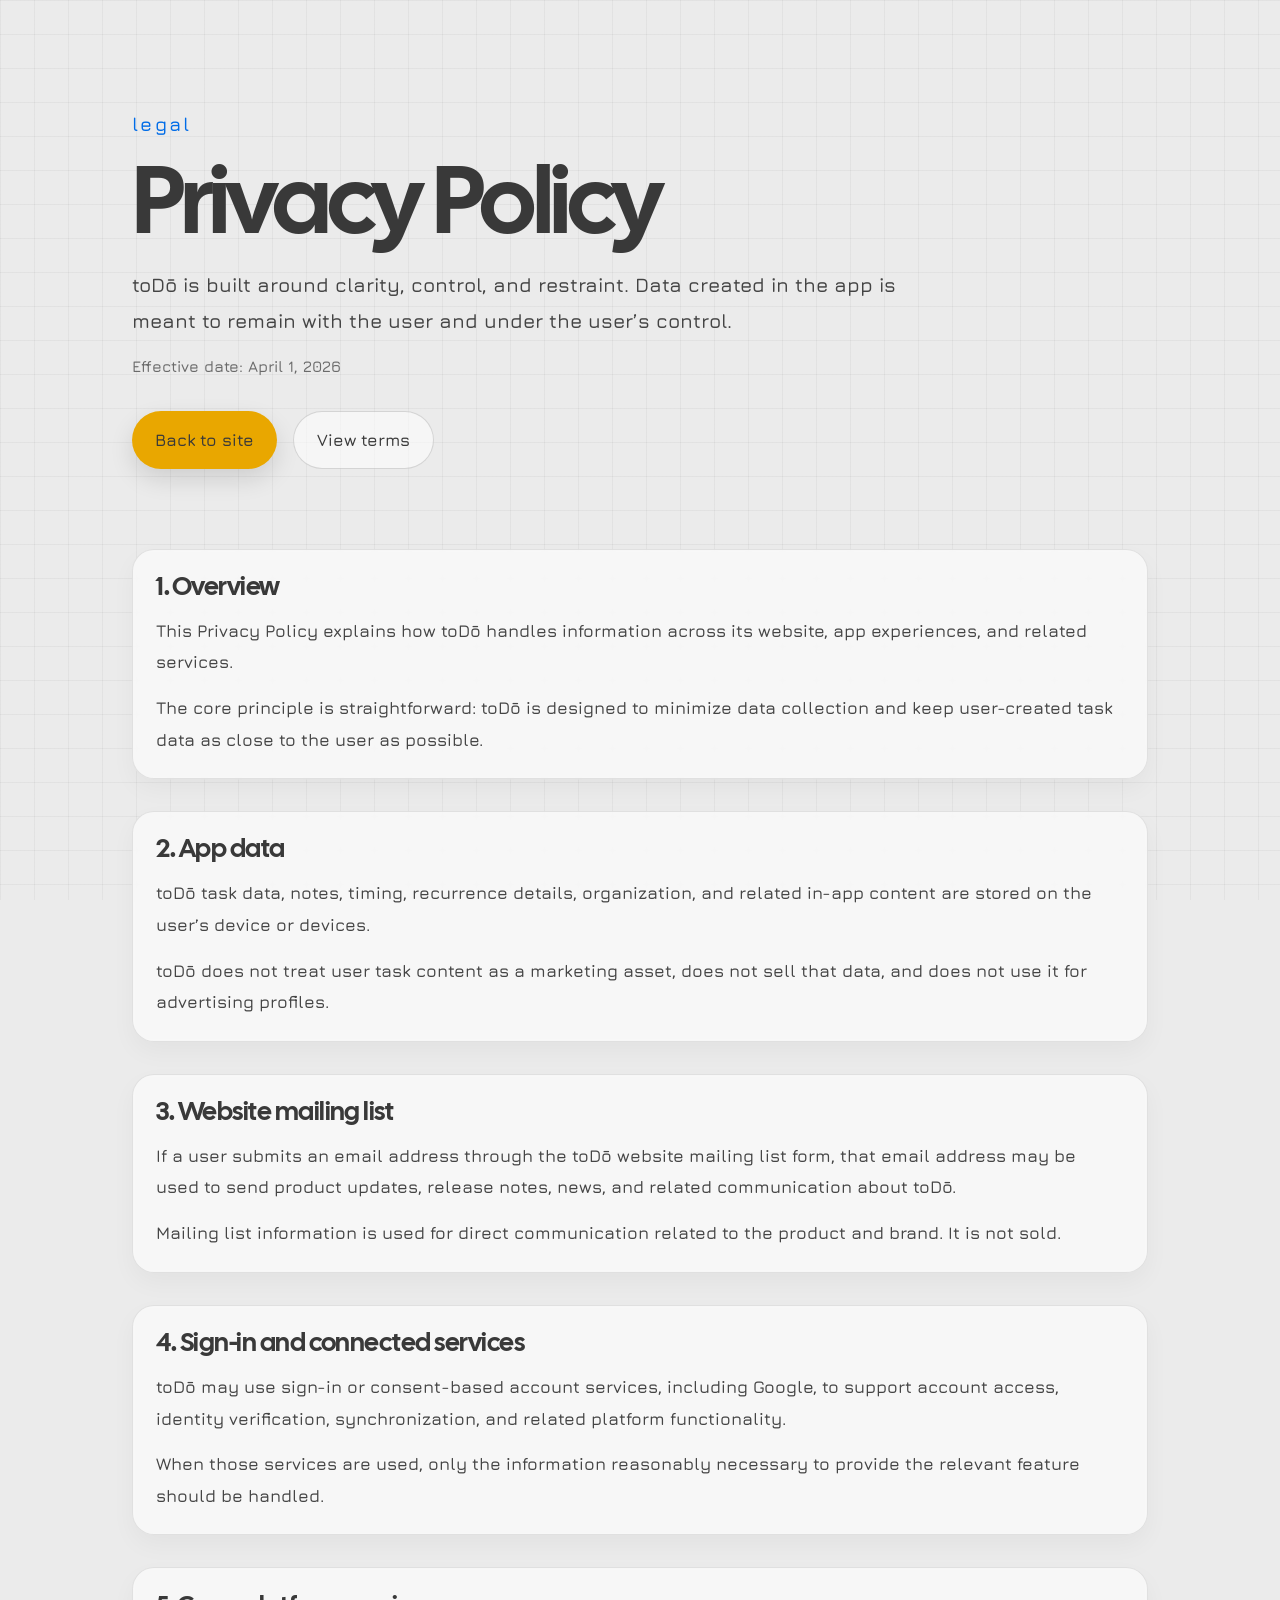
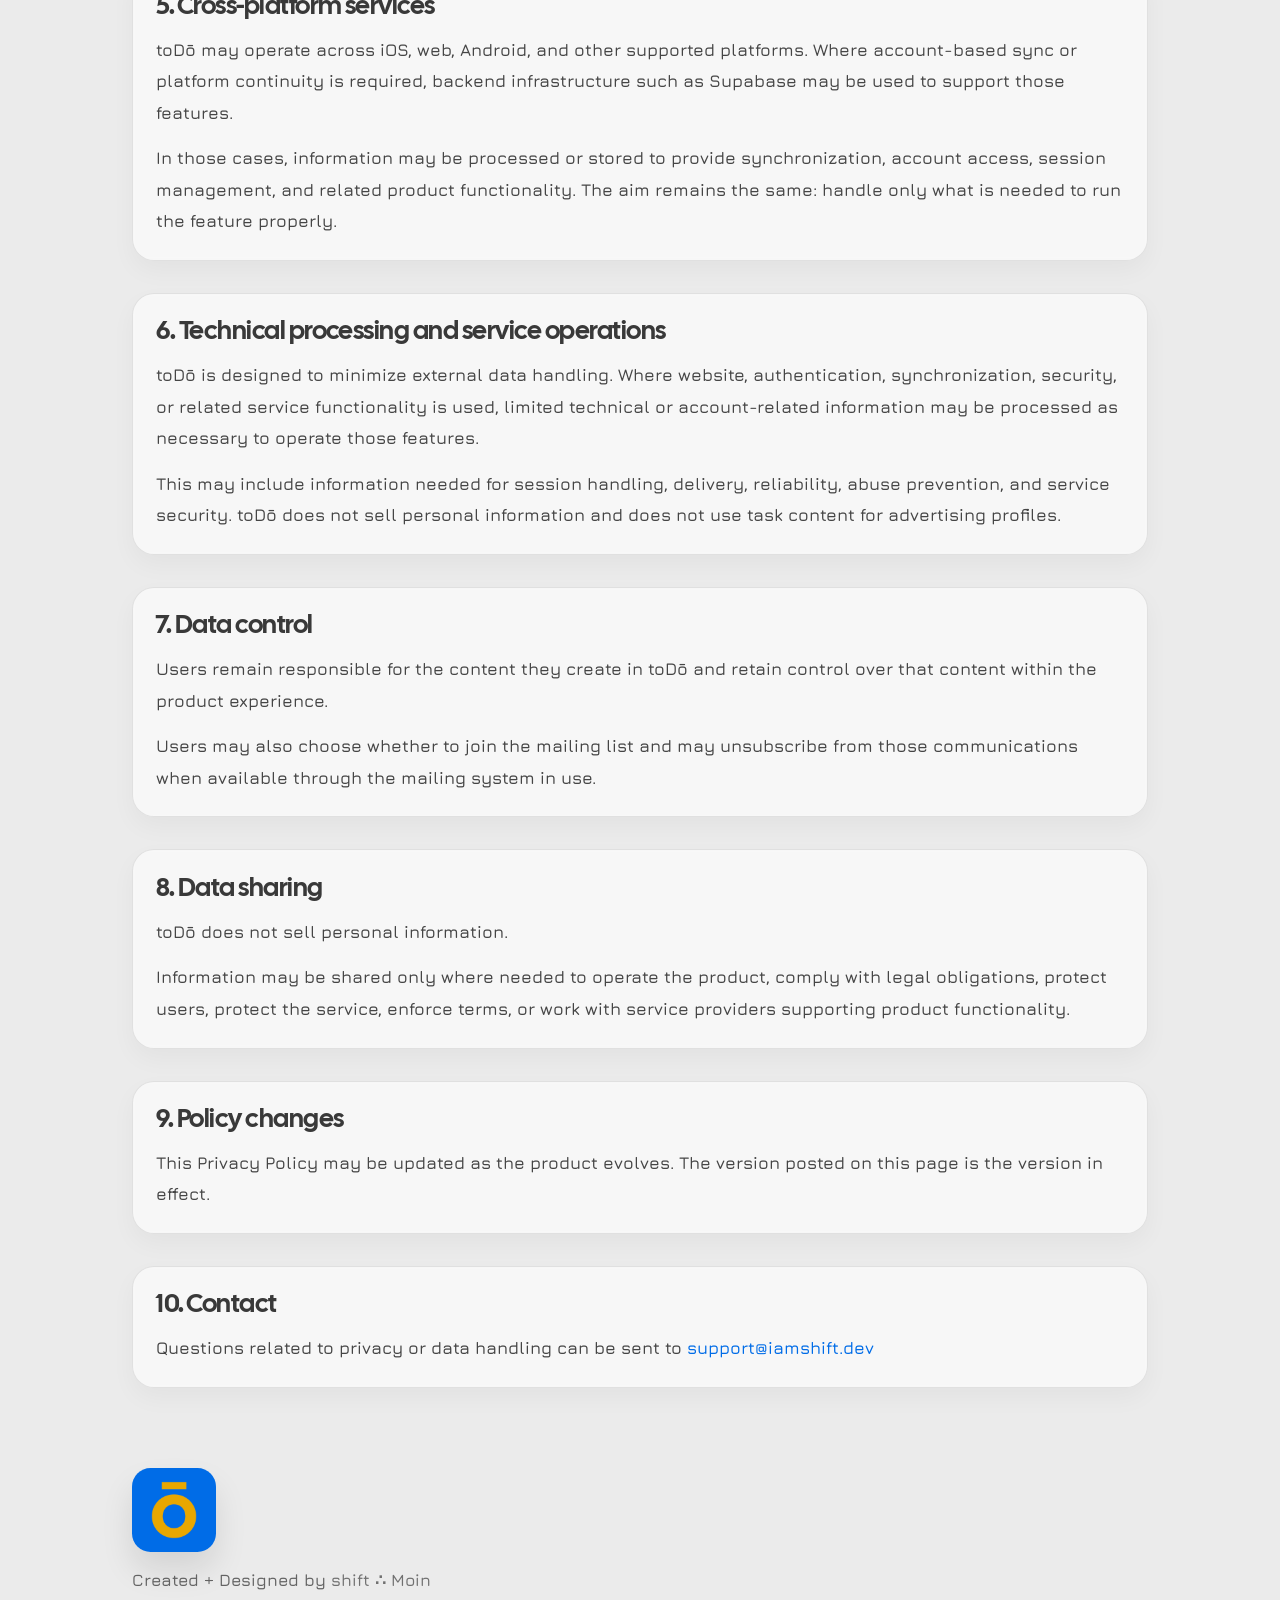
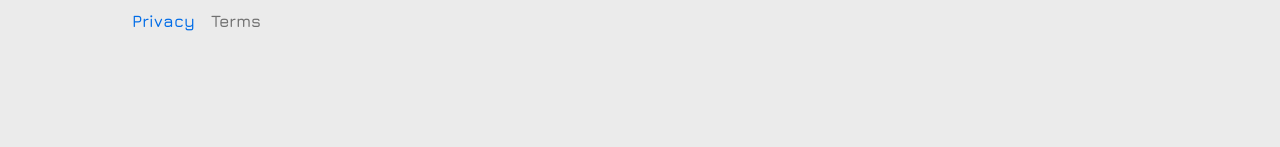
==== legal/privacy.html @ 5cdb777a "Add Privacy + Terms pages, aligned to ToDo system and structure Introduces two new public-facing leg" ====
<!DOCTYPE html>
<html lang="en">
<head>
  <meta charset="UTF-8" />
  <meta name="viewport" content="width=device-width, initial-scale=1.0" />
  <meta name="robots" content="index, follow">
  <title>toDō — Privacy Policy</title>
  <meta
    name="description"
    content="Privacy Policy for toDō."
  />

  <link rel="preconnect" href="https://fonts.googleapis.com" />
  <link rel="preconnect" href="https://fonts.gstatic.com" crossorigin />
  <link
    href="https://fonts.googleapis.com/css2?family=Jura:wght@400;500;600;700&family=Cal+Sans&display=swap"
    rel="stylesheet"
  />
  <link rel="icon" href="/assets/todo.png" />
  <link rel="stylesheet" href="../styles/legal.css" />
</head>
<body>
  <div class="wallpaper" aria-hidden="true"></div>

  <main class="legal-page">
    <section class="legal-hero">
      <p class="legal-kicker">legal</p>
      <h1 class="legal-title">Privacy Policy</h1>
      <p class="legal-intro">
        toDō is built around clarity, control, and restraint. Data created in the app
        is meant to remain with the user and under the user’s control.
      </p>
      <p class="legal-meta">Effective date: April 1, 2026</p>

      <div class="legal-actions">
        <a class="primary-cta" href="../index.html">Back to site</a>
        <a class="secondary-cta" href="terms.html">View terms</a>
      </div>
    </section>

    <section class="legal-card">
      <h2>1. Overview</h2>
      <p>
        This Privacy Policy explains how toDō handles information across its website,
        app experiences, and related services.
      </p>
      <p>
        The core principle is straightforward: toDō is designed to minimize data
        collection and keep user-created task data as close to the user as possible.
      </p>
    </section>

    <section class="legal-card">
      <h2>2. App data</h2>
      <p>
        toDō task data, notes, timing, recurrence details, organization, and related
        in-app content are stored on the user’s device or devices.
      </p>
      <p>
        toDō does not treat user task content as a marketing asset, does not sell that
        data, and does not use it for advertising profiles.
      </p>
    </section>

    <section class="legal-card">
      <h2>3. Website mailing list</h2>
      <p>
        If a user submits an email address through the toDō website mailing list form,
        that email address may be used to send product updates, release notes, news,
        and related communication about toDō.
      </p>
      <p>
        Mailing list information is used for direct communication related to the
        product and brand. It is not sold.
      </p>
    </section>

    <section class="legal-card">
      <h2>4. Sign-in and connected services</h2>
      <p>
        toDō may use sign-in or consent-based account services, including Google, to
        support account access, identity verification, synchronization, and related
        platform functionality.
      </p>
      <p>
        When those services are used, only the information reasonably necessary to
        provide the relevant feature should be handled.
      </p>
    </section>

    <section class="legal-card">
      <h2>5. Cross-platform services</h2>
      <p>
        toDō may operate across iOS, web, Android, and other supported platforms.
        Where account-based sync or platform continuity is required, backend
        infrastructure such as Supabase may be used to support those features.
      </p>
      <p>
        In those cases, information may be processed or stored to provide
        synchronization, account access, session management, and related product
        functionality. The aim remains the same: handle only what is needed to run the
        feature properly.
      </p>
    </section>

    <section class="legal-card">
      <h2>6. Technical processing and service operations</h2>
      <p>
        toDō is designed to minimize external data handling. Where website,
        authentication, synchronization, security, or related service functionality is
        used, limited technical or account-related information may be processed as
        necessary to operate those features.
      </p>
      <p>
        This may include information needed for session handling, delivery,
        reliability, abuse prevention, and service security. toDō does not sell
        personal information and does not use task content for advertising profiles.
      </p>
    </section>

    <section class="legal-card">
      <h2>7. Data control</h2>
      <p>
        Users remain responsible for the content they create in toDō and retain
        control over that content within the product experience.
      </p>
      <p>
        Users may also choose whether to join the mailing list and may unsubscribe from
        those communications when available through the mailing system in use.
      </p>
    </section>

    <section class="legal-card">
      <h2>8. Data sharing</h2>
      <p>
        toDō does not sell personal information.
      </p>
      <p>
        Information may be shared only where needed to operate the product, comply with
        legal obligations, protect users, protect the service, enforce terms, or work
        with service providers supporting product functionality.
      </p>
    </section>

    <section class="legal-card">
      <h2>9. Policy changes</h2>
      <p>
        This Privacy Policy may be updated as the product evolves. The version posted
        on this page is the version in effect.
      </p>
    </section>

    <section class="legal-card">
      <h2>10. Contact</h2>
      <p>
        Questions related to privacy or data handling can be sent to
        <a href="mailto:support@iamshift.dev?subject=ToDo%20Privacy%20Inquiry">
          support@iamshift.dev
        </a>
      </p>
    </section>

    <footer class="site-footer">
      <a class="site-footer-mark" href="../index.html" aria-label="Back to toDō home">
        <img
          class="footer-logo"
          src="../assets/todo.png"
          alt="toDō icon"
        />
      </a>

      <p class="site-footer-copy">
        Created + Designed by <a href="https://iamshift.dev" rel="noopener noreferrer">shift ∴ Moin</a>
      </p>

      <nav class="site-footer-links" aria-label="Legal links">
        <a href="privacy.html" aria-current="page">Privacy</a>
        <a href="terms.html">Terms</a>
      </nav>
    </footer>
  </main>
</body>
</html>
---- styles/legal.css ----
:root {
  --todo-yellow: #E9A700;
  --todo-blue: #006CE7;
  --todo-light: #EBEBEB;
  --todo-dark: #393939;
  --todo-green: #62C400;
  --white: #ffffff;
  --page-width: 1080px;
  --section-space: 2rem;
}

*,
*::before,
*::after {
  box-sizing: border-box;
  margin: 0;
  padding: 0;
}

html {
  min-height: 100%;
  width: 100%;
  scroll-behavior: smooth;
  background: var(--todo-light);
  font-family: "Jura", sans-serif;
}

body {
  min-height: 100vh;
  color: var(--todo-dark);
  font-family: "Jura", sans-serif;
  font-weight: 600;
}

.wallpaper {
  position: fixed;
  inset: 0;
  z-index: -1;
  background-color: var(--todo-light);
  background-image:
    linear-gradient(to right, rgba(57, 57, 57, 0.05) 1px, transparent 1px),
    linear-gradient(to bottom, rgba(57, 57, 57, 0.05) 1px, transparent 1px);
  background-size: 34px 34px;
}

.legal-page {
  width: 100%;
  max-width: var(--page-width);
  margin: 0 auto;
  padding: 3rem 2rem 6rem;
}

.legal-hero {
  min-height: 42vh;
  display: flex;
  flex-direction: column;
  justify-content: center;
  padding: 4rem 0 3rem;
}

.legal-kicker {
  font-family: "Jura", sans-serif;
  font-weight: 600;
  font-size: 1.2rem;
  letter-spacing: 0.12em;
  text-transform: lowercase;
  color: var(--todo-blue);
  margin-bottom: 1.25rem;
}

.legal-title {
  font-family: "Cal Sans", sans-serif;
  font-weight: 400;
  font-size: clamp(3.4rem, 8vw, 6rem);
  line-height: 0.94;
  letter-spacing: -0.04em;
  color: var(--todo-dark);
  margin-bottom: 1.35rem;
  max-width: 10ch;
}

.legal-intro {
  max-width: 48rem;
  font-size: 1.24rem;
  line-height: 1.82;
  color: rgba(57, 57, 57, 0.94);
}

.legal-actions {
  display: flex;
  flex-wrap: wrap;
  gap: 0.95rem;
  margin-top: 2rem;
}

.legal-meta {
  margin-top: 1rem;
  font-size: 0.98rem;
  line-height: 1.5;
  color: rgba(57, 57, 57, 0.72);
}

.primary-cta,
.secondary-cta {
  display: inline-flex;
  align-items: center;
  justify-content: center;
  min-height: 58px;
  padding: 1rem 1.45rem;
  border-radius: 999px;
  font-family: "Jura", sans-serif;
  font-weight: 600;
  font-size: 1.06rem;
  text-decoration: none;
  transition:
    transform 0.2s ease,
    box-shadow 0.2s ease,
    background-color 0.2s ease,
    color 0.2s ease,
    border-color 0.2s ease;
}

.primary-cta {
  background: var(--todo-yellow);
  color: var(--todo-dark);
  box-shadow: 0 10px 24px rgba(0, 0, 0, 0.12);
}

.secondary-cta {
  border: 1px solid rgba(57, 57, 57, 0.18);
  color: var(--todo-dark);
  background: rgba(255, 255, 255, 0.55);
}

.primary-cta:hover,
.secondary-cta:hover {
  transform: translateY(-2px);
}

.primary-cta:focus-visible,
.secondary-cta:focus-visible,
.legal-card a:focus-visible,
.site-footer-copy a:focus-visible,
.site-footer-links a:focus-visible,
.site-footer-mark:focus-visible {
  outline: 2px solid var(--todo-blue);
  outline-offset: 4px;
}

.legal-card {
  margin-top: var(--section-space);
  padding: 1.45rem;
  border-radius: 22px;
  border: 1px solid rgba(57, 57, 57, 0.12);
  background: rgba(255, 255, 255, 0.62);
  box-shadow: 0 10px 24px rgba(0, 0, 0, 0.04);
  backdrop-filter: blur(2px);
}

.legal-card h2 {
  font-family: "Cal Sans", sans-serif;
  font-weight: 400;
  font-size: 1.6rem;
  line-height: 1.05;
  letter-spacing: -0.02em;
  color: var(--todo-dark);
  margin-bottom: 0.95rem;
}

.legal-card a {
  color: var(--todo-blue);
  text-decoration: none;
  position: relative;
  transition: opacity 0.2s ease;
}

.legal-card a::after {
  content: "";
  position: absolute;
  left: 0;
  bottom: -0.08rem;
  width: 100%;
  height: 1px;
  background: currentColor;
  transform: scaleX(0);
  transform-origin: left center;
  transition: transform 0.25s ease;
}

.legal-card a:hover {
  opacity: 0.85;
}

.legal-card a:hover::after,
.legal-card a:focus-visible::after,
.site-footer-copy a:hover::after,
.site-footer-copy a:focus-visible::after,
.site-footer-links a:hover::after,
.site-footer-links a:focus-visible::after {
  transform: scaleX(1);
}

.legal-card p {
  font-size: 1.08rem;
  line-height: 1.82;
  color: rgba(57, 57, 57, 0.94);
}

.legal-card p + p {
  margin-top: 0.9rem;
}

.site-footer {
  display: flex;
  flex-direction: column;
  align-items: flex-start;
  gap: 1rem;
  padding-top: 5rem;
  padding-bottom: 1rem;
}

.site-footer-mark {
  display: inline-block;
  width: 84px;
  transition: transform 0.2s ease, opacity 0.2s ease;
}

.site-footer-mark:hover {
  transform: translateY(-2px);
  opacity: 0.92;
}

.footer-logo {
  width: 100%;
  height: auto;
  display: block;
  border-radius: 22%;
  box-shadow: 0 18px 32px rgba(0, 0, 0, 0.1);
}

.site-footer-copy,
.site-footer-links {
  font-family: "Jura", sans-serif;
  font-weight: 600;
  font-size: 1.05rem;
  line-height: 1.5;
  color: rgba(57, 57, 57, 0.76);
}

.site-footer-copy a,
.site-footer-links a {
  position: relative;
  color: inherit;
  text-decoration: none;
  padding-bottom: 0.08rem;
  opacity: 0.9;
  transition: opacity 0.2s ease, color 0.2s ease;
}

.site-footer-copy a::after,
.site-footer-links a::after {
  content: "";
  position: absolute;
  left: 0;
  bottom: -0.08rem;
  width: 100%;
  height: 1px;
  background: currentColor;
  transform: scaleX(0);
  transform-origin: left center;
  transition: transform 0.25s ease;
}

.site-footer-copy a:hover,
.site-footer-links a:hover,
.site-footer-copy a:focus-visible,
.site-footer-links a:focus-visible {
  opacity: 1;
  color: var(--todo-blue);
}

.site-footer-links {
  display: flex;
  flex-wrap: wrap;
  gap: 1rem;
}

.site-footer-links a[aria-current="page"] {
  color: var(--todo-blue);
  opacity: 1;
  pointer-events: none;
  cursor: default;
}

:focus-visible {
  outline: 2px solid var(--todo-blue);
  outline-offset: 2px;
}

@media (max-width: 640px) {
  .legal-page {
    padding: 1.25rem 1.25rem 4rem;
  }

  .legal-hero {
    min-height: auto;
    padding: 6rem 0 2rem;
  }

  .legal-intro,
  .legal-card p {
    font-size: 1.08rem;
  }

  .primary-cta,
  .secondary-cta {
    width: 100%;
  }

  .site-footer {
    padding-top: 4rem;
  }

  .site-footer-mark {
    width: 72px;
  }

  .site-footer-copy,
  .site-footer-links {
    font-size: 0.98rem;
  }
}
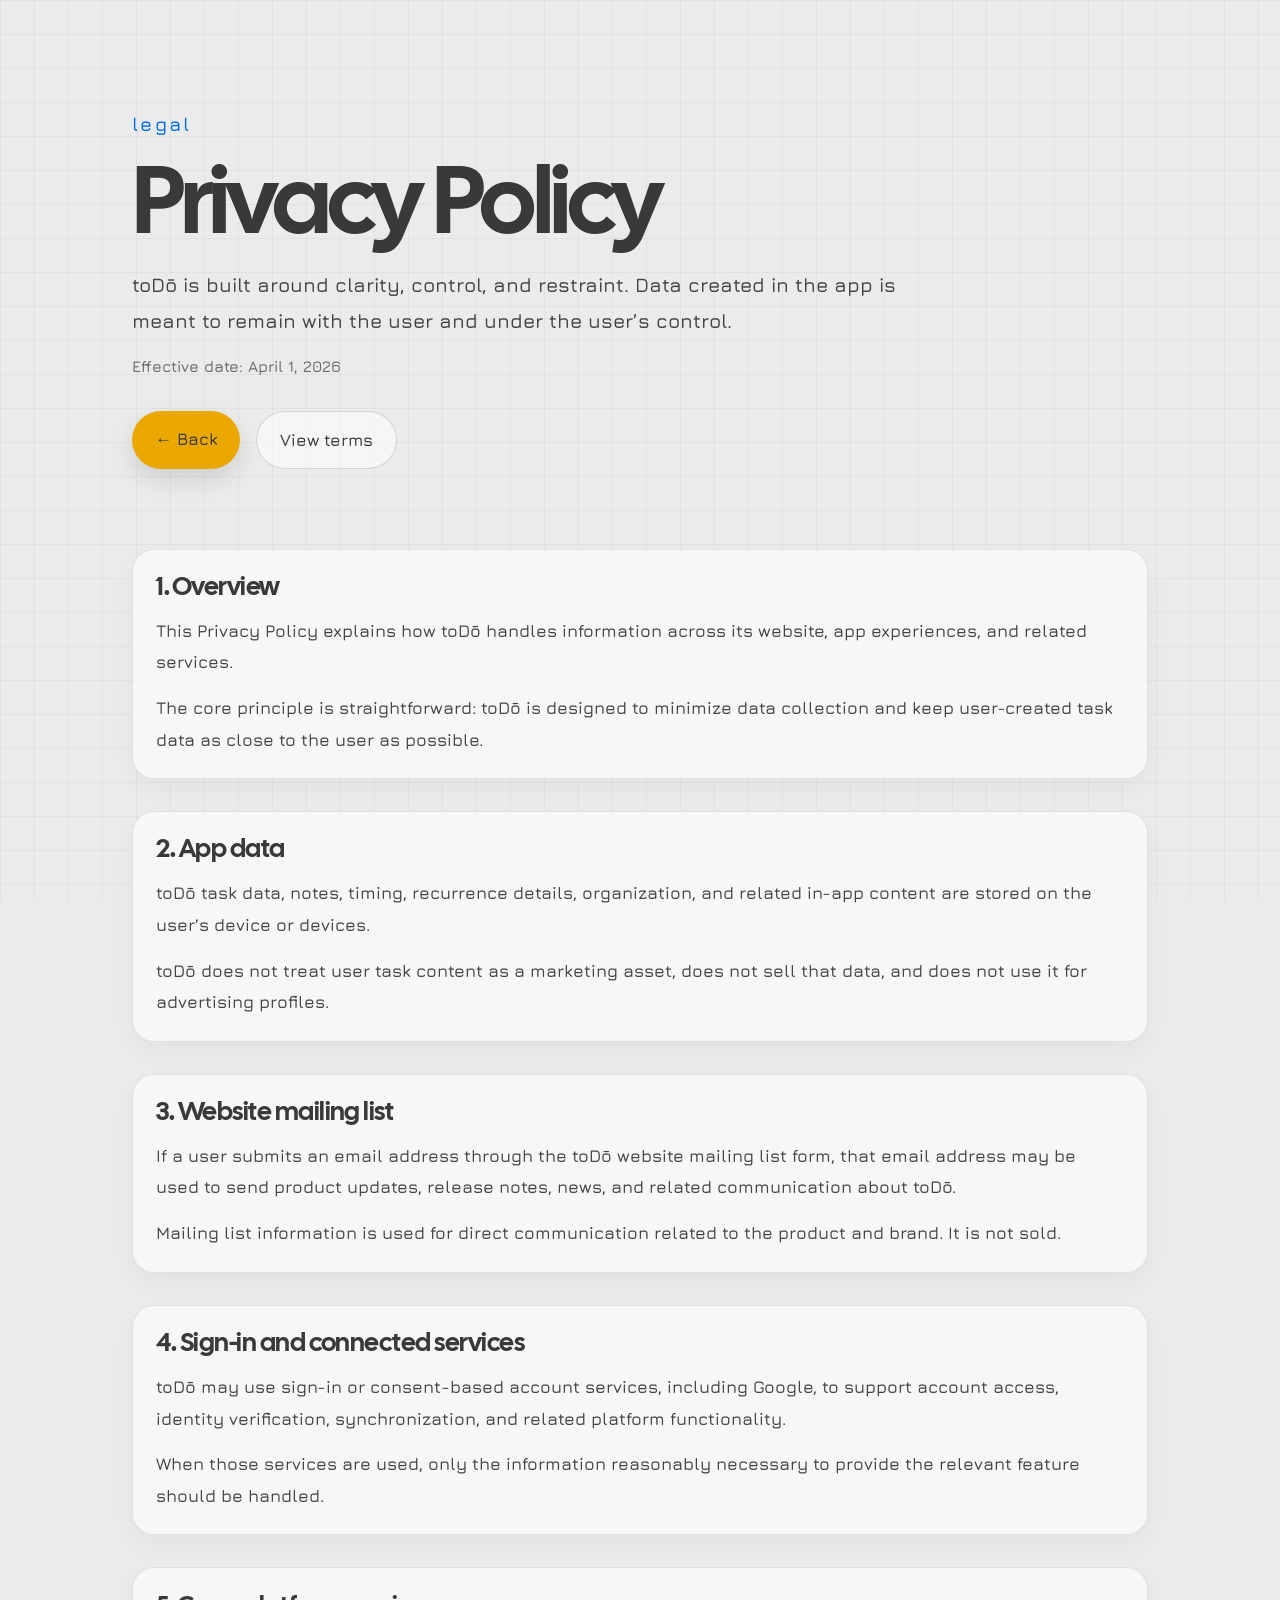
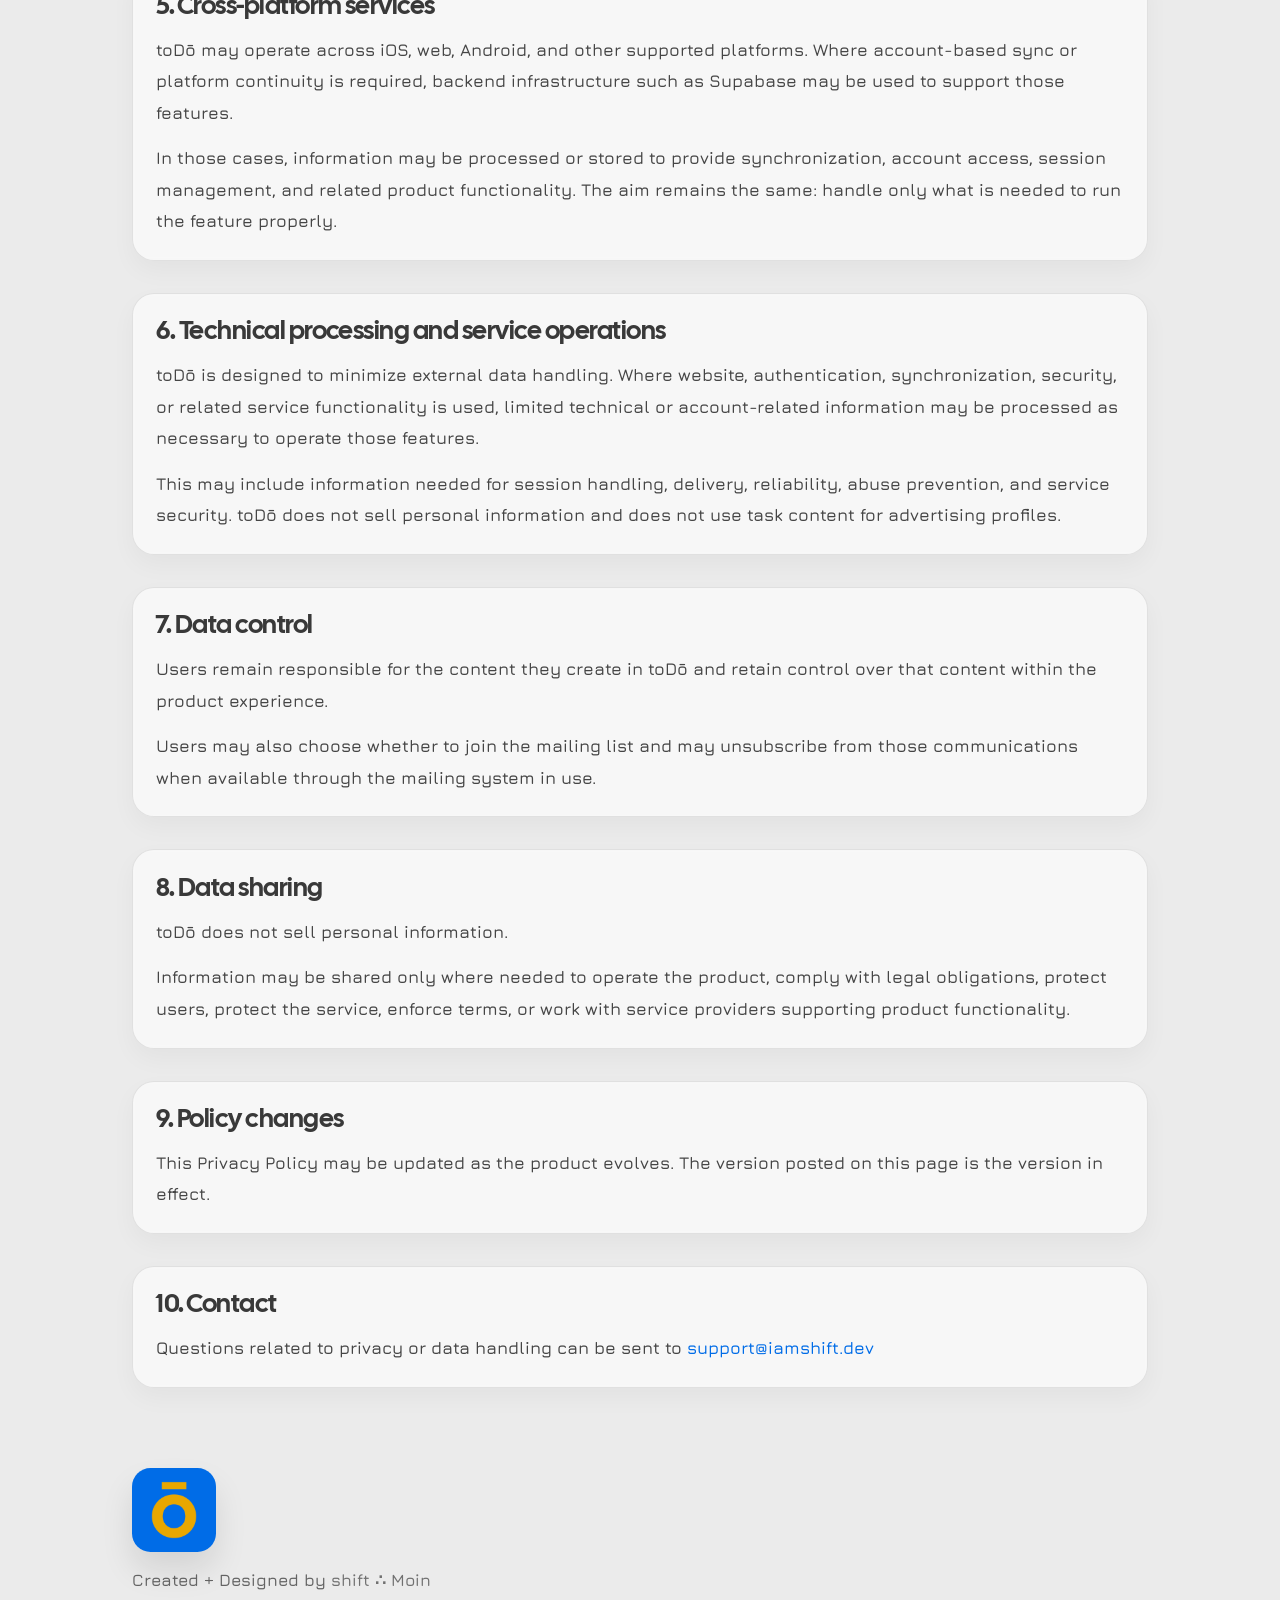
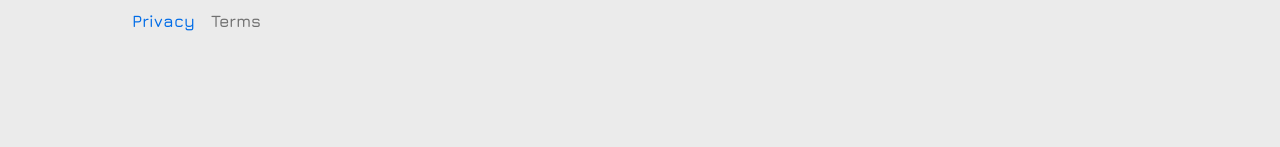
==== commit 256a5736: "Minor tweaks to fix links and UI" ====
--- a/legal/privacy.html
+++ b/legal/privacy.html
@@ -33,7 +33,7 @@
       <p class="legal-meta">Effective date: April 1, 2026</p>
 
       <div class="legal-actions">
-        <a class="primary-cta" href="../index.html">Back to site</a>
+        <a class="primary-cta" href="../index.html">← Back</a>
         <a class="secondary-cta" href="terms.html">View terms</a>
       </div>
     </section>
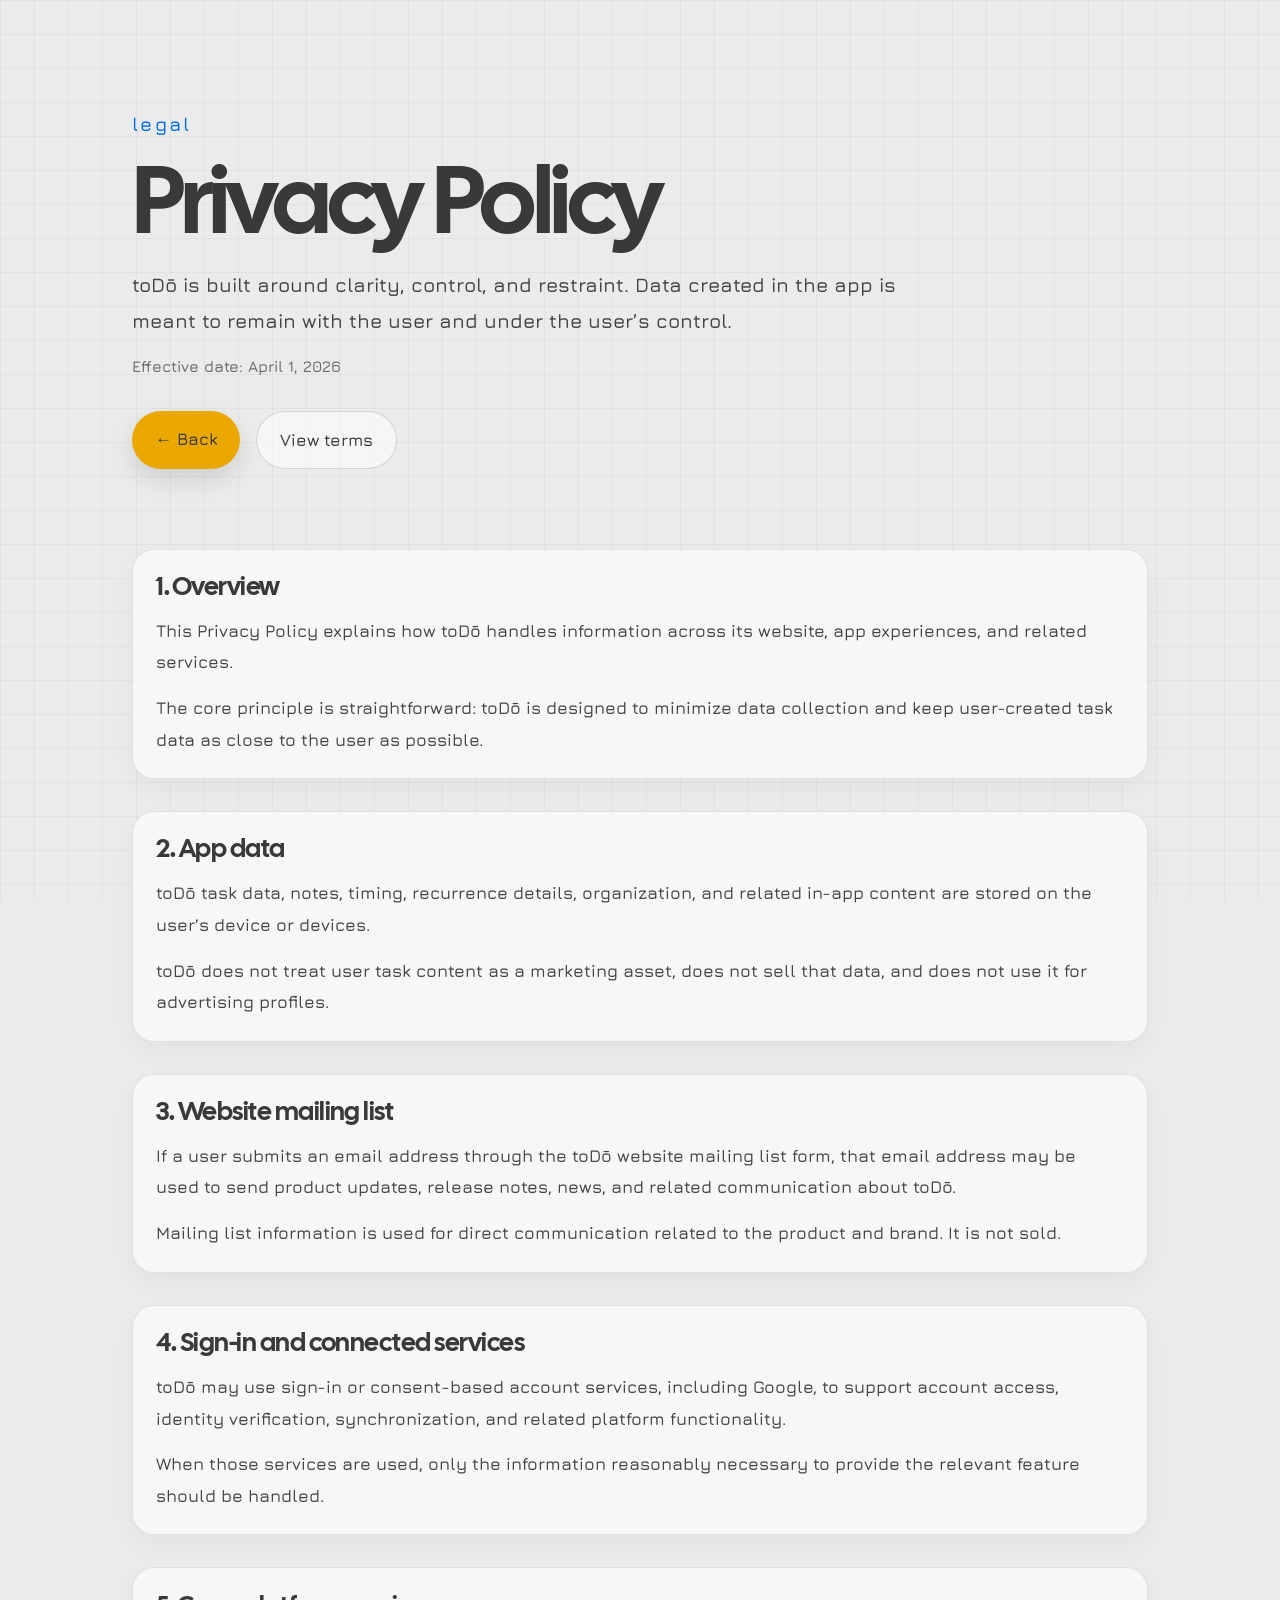
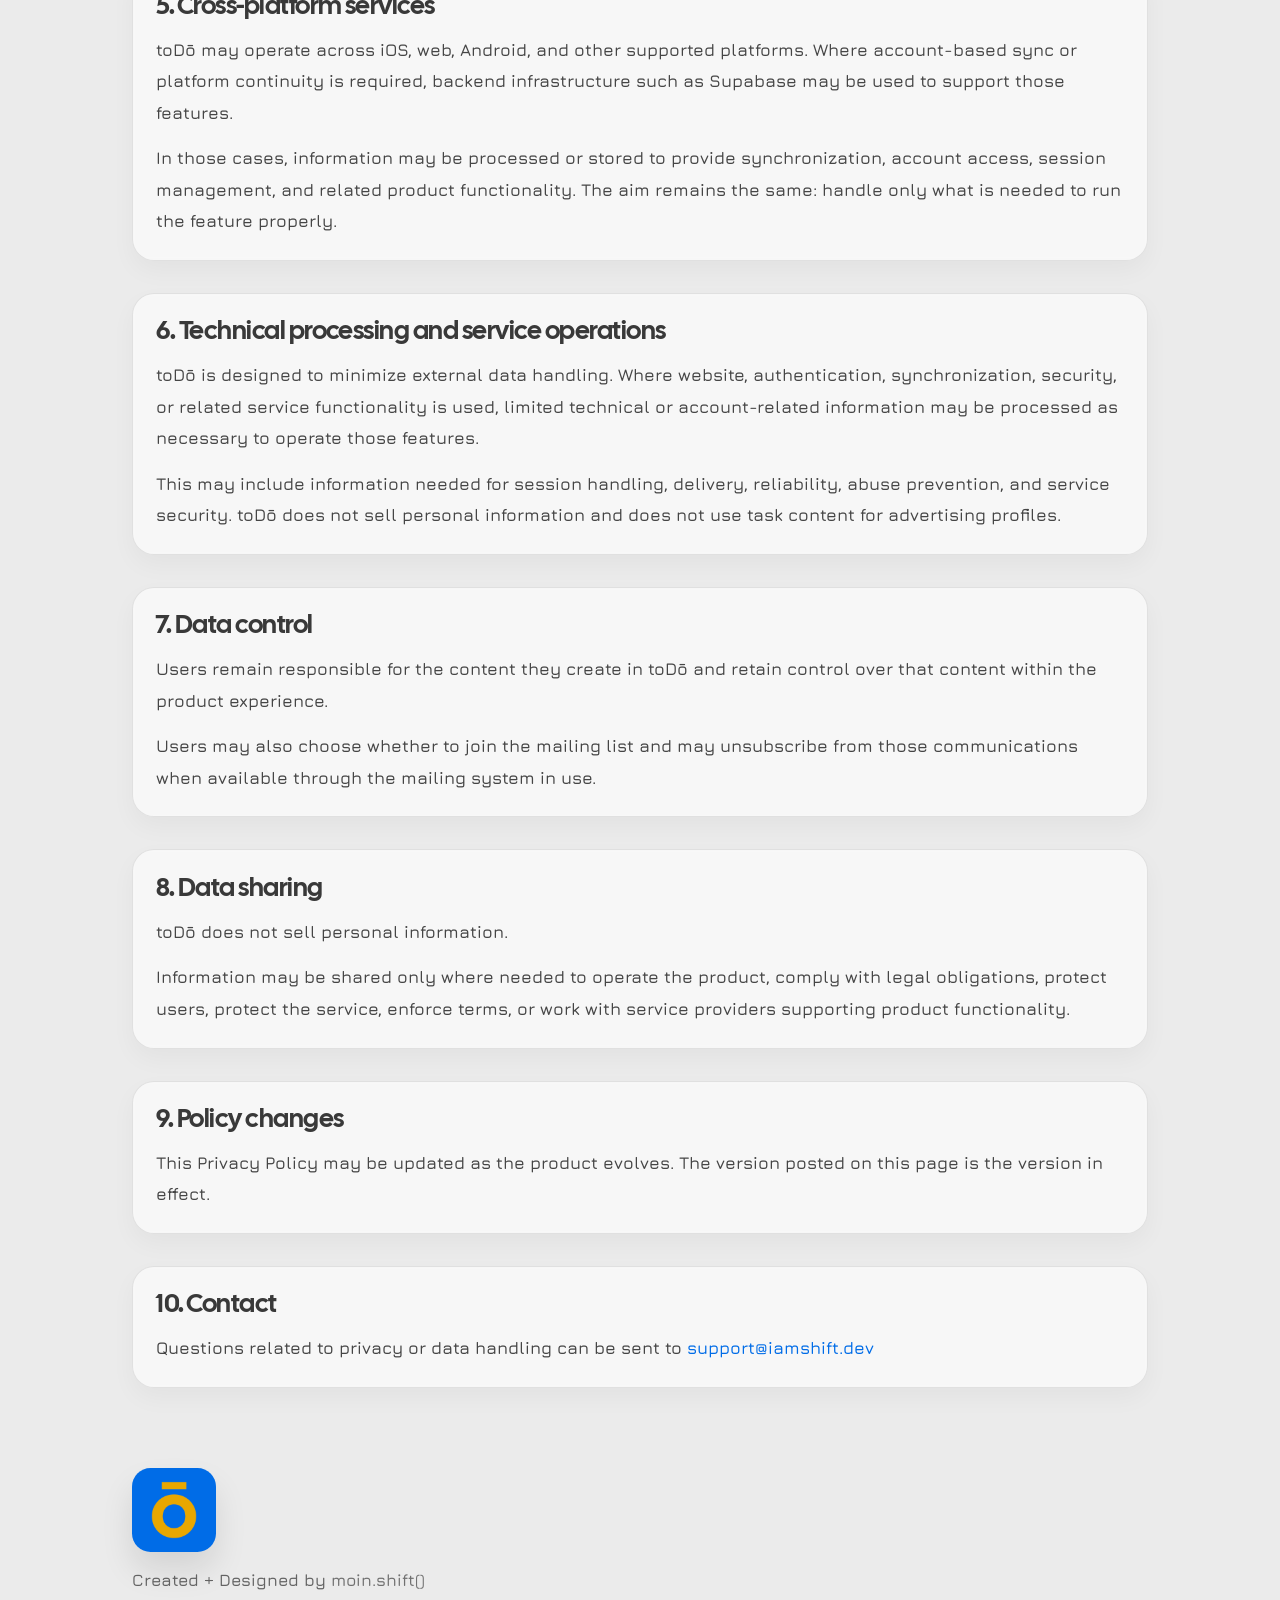
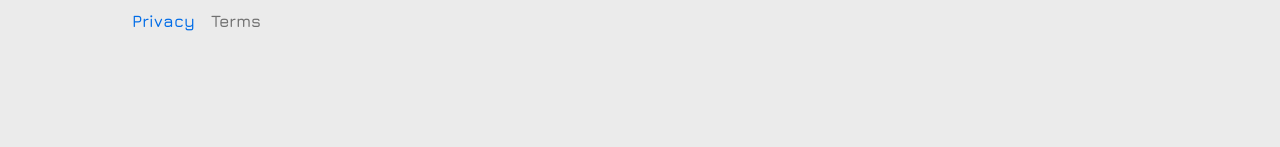
==== commit c321eda4: "Update footer text in privacy.html" ====
--- a/legal/privacy.html
+++ b/legal/privacy.html
@@ -170,7 +170,7 @@
       </a>
 
       <p class="site-footer-copy">
-        Created + Designed by <a href="https://iamshift.dev" rel="noopener noreferrer">shift ∴ Moin</a>
+        Created + Designed by <a href="https://iamshift.dev" rel="noopener noreferrer">moin.shift()</a>
       </p>
 
       <nav class="site-footer-links" aria-label="Legal links">
